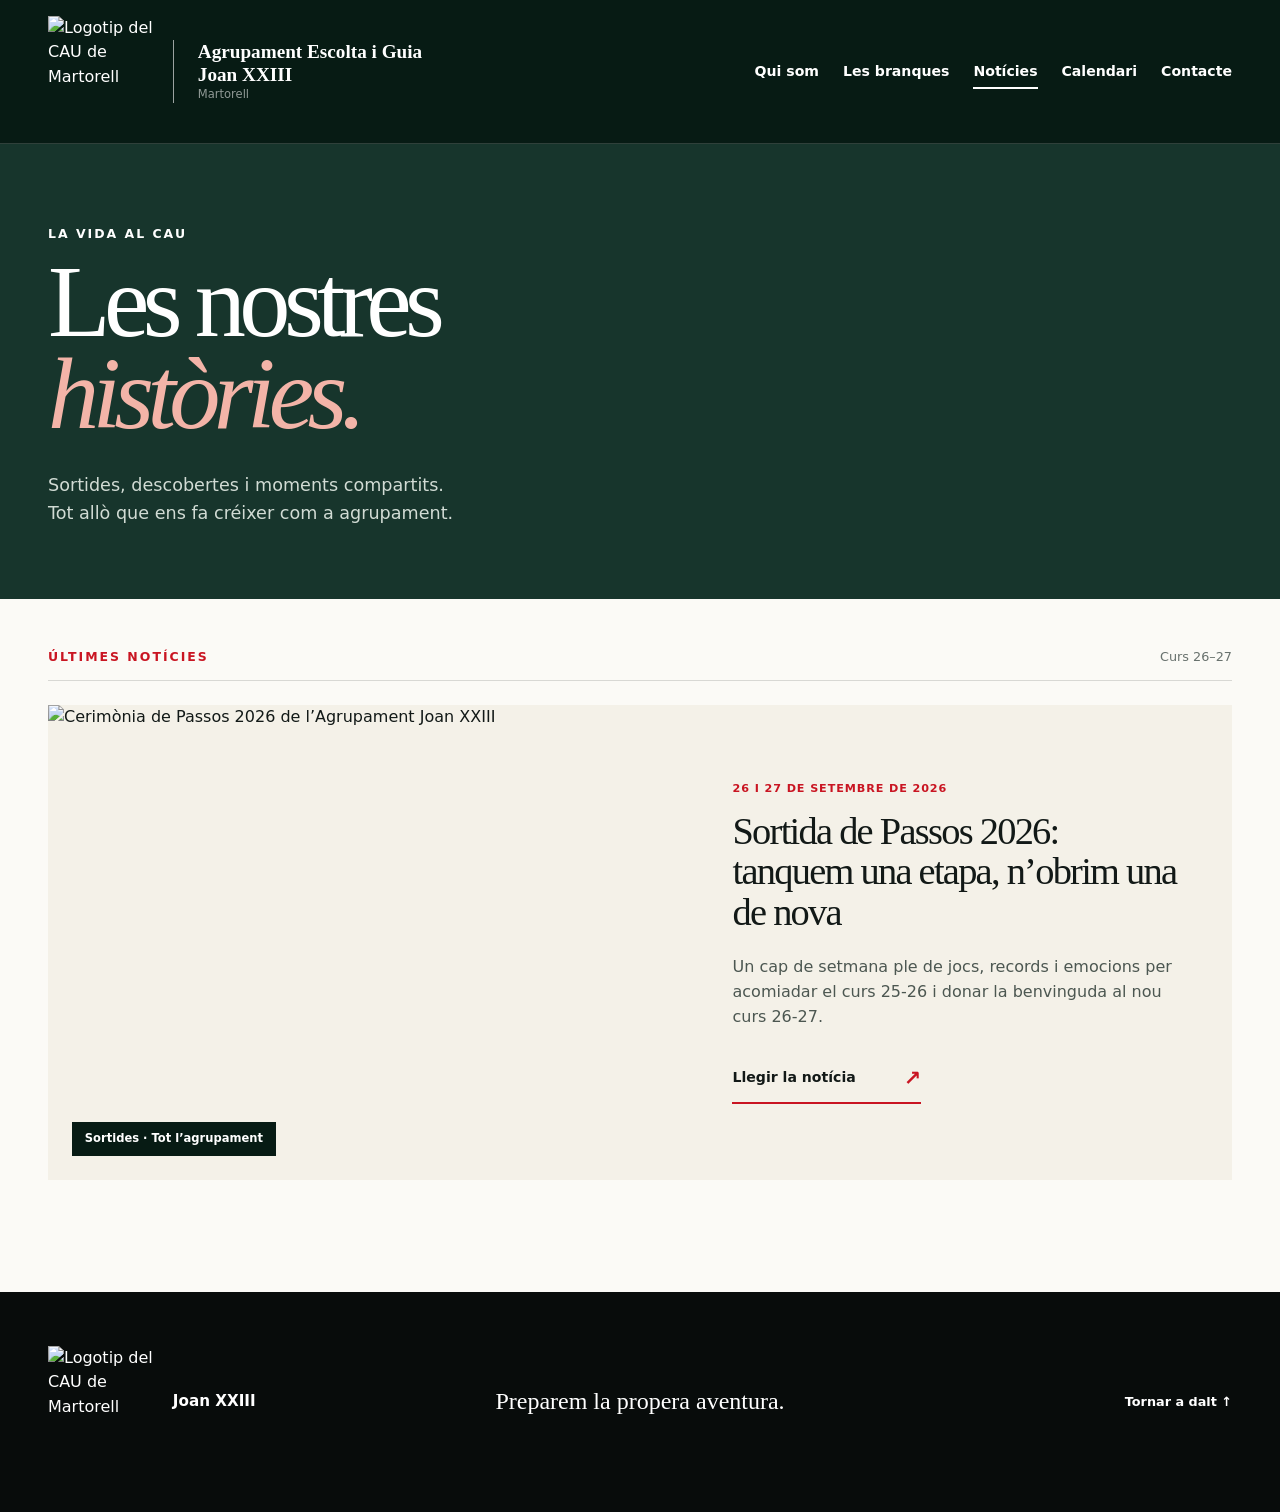
==== noticies.html @ b7d7e5de "Afegeix la web del CAU i les instruccions de publicaci" ====
<!doctype html>
<html lang="ca">
<head>
  <meta charset="utf-8">
  <meta name="viewport" content="width=device-width, initial-scale=1">
  <meta name="description" content="Les notícies del CAU de Martorell. Sortides, activitats i moments compartits de l’Agrupament Joan XXIII.">
  <title>Notícies · AEiG Joan XXIII</title>
  <link rel="icon" type="image/svg+xml" href="data:image/svg+xml,%3Csvg xmlns='http://www.w3.org/2000/svg' viewBox='0 0 64 64'%3E%3Ccircle cx='32' cy='32' r='30' fill='%23c91522'/%3E%3Cpath d='M10 32h44' stroke='white' stroke-width='10'/%3E%3Ctext x='32' y='40' text-anchor='middle' font-family='Arial' font-size='20' font-weight='700' fill='%23121917'%3EJ23%3C/text%3E%3C/svg%3E">
  <link rel="stylesheet" href="styles.css">
</head>
<body class="concept-three news-page"><header class="c3-header branches-header">
    <a class="site-brand c3-brand" href="index.html" aria-label="Inici de l'Agrupament Escolta i Guia Joan XXIII"><img class="official-logo" src="assets/logo-negatiu.png" alt="Logotip del CAU de Martorell" width="1254" height="1254"><span><strong>Agrupament Escolta i Guia Joan XXIII</strong><small>Martorell</small></span></a>
    <nav class="main-nav" aria-label="Navegació principal"><a href="qui-som.html">Qui som</a><a href="branques.html">Les branques</a><a href="noticies.html" aria-current="page">Notícies</a><a href="index.html#agenda">Calendari</a><a href="index.html#contacte">Contacte</a></nav>
  </header><main id="inici"><section class="news-intro"><p class="eyebrow">La vida al cau</p><h1>Les nostres<br><em>històries.</em></h1><p>Sortides, descobertes i moments compartits.<br>Tot allò que ens fa créixer com a agrupament.</p></section><section class="news-list" aria-label="Notícies de l’agrupament"><div class="news-list-label"><p class="eyebrow red">Últimes notícies</p><span>Curs 26–27</span></div><article class="news-feature-card"><a class="news-feature-photo" href="sortida-de-passos-2026.html" aria-label="Llegir la notícia de la Sortida de Passos 2026"><img src="assets/sortida-passos-2026.jpeg" alt="Cerimònia de Passos 2026 de l’Agrupament Joan XXIII" width="1600" height="1200"><span class="photo-label">Sortides · Tot l’agrupament</span></a><div class="news-feature-copy"><p class="eyebrow red">26 i 27 de setembre de 2026</p><h2><a href="sortida-de-passos-2026.html">Sortida de Passos 2026: tanquem una etapa, n’obrim una de nova</a></h2><p>Un cap de setmana ple de jocs, records i emocions per acomiadar el curs 25-26 i donar la benvinguda al nou curs 26-27.</p><a class="news-read" href="sortida-de-passos-2026.html">Llegir la notícia <span aria-hidden="true">↗</span></a></div></article></section></main><footer class="c3-footer"><div class="site-brand c3-brand"><img class="official-logo" src="assets/logo-negatiu.png" alt="Logotip del CAU de Martorell" width="1254" height="1254"><span><strong>Joan XXIII</strong></span></div><p>Preparem la propera aventura.</p><a href="#">Tornar a dalt ↑</a></footer></body></html>
---- styles.css ----
:root {
  --red: #c91522;
  --red-dark: #9f1019;
  --ink: #121917;
  --pine: #17352c;
  --moss: #6e8267;
  --cream: #f4f1e8;
  --paper: #fbfaf6;
  --white: #fff;
  --muted: #68716d;
  --line: rgba(18, 25, 23, .15);
  --radius: 1.25rem;
  --shadow: 0 20px 60px rgba(20, 28, 25, .12);
}

* { box-sizing: border-box; }
html { scroll-behavior: smooth; }
body { margin: 0; color: var(--ink); font-family: Inter, ui-sans-serif, system-ui, -apple-system, BlinkMacSystemFont, "Segoe UI", sans-serif; font-size: 16px; line-height: 1.55; }
a { color: inherit; text-decoration: none; }
img { max-width: 100%; display: block; }
h1, h2, h3, p { margin-top: 0; }
.eyebrow { margin: 0 0 .8rem; font-size: .78rem; font-weight: 800; letter-spacing: .16em; text-transform: uppercase; }
.eyebrow.red { color: var(--red); }
.brand-mark { position: relative; display: inline-grid; width: 3rem; height: 3rem; flex: 0 0 auto; place-items: center; overflow: hidden; border-radius: 50%; background: linear-gradient(to bottom, var(--red) 0 41%, white 41% 59%, var(--red) 59%); border: 1px solid rgba(0,0,0,.1); }
.brand-mark span { padding: .08rem .25rem; color: var(--ink); background: white; font-size: .85rem; font-weight: 900; letter-spacing: -.04em; line-height: 1; }
.brand-mark--large { width: 5.5rem; height: 5.5rem; }
.brand-mark--large span { font-size: 1.4rem; }
.site-brand { display: flex; align-items: center; gap: .8rem; }
.site-brand > span:last-child { display: grid; }
.site-brand strong { font-size: .95rem; line-height: 1.15; }
.site-brand small { color: var(--muted); font-size: .72rem; }
.main-nav { display: flex; align-items: center; gap: 1.5rem; font-size: .88rem; font-weight: 700; }
.main-nav a { position: relative; }
.main-nav a::after { position: absolute; right: 0; bottom: -.4rem; left: 0; height: 2px; content: ""; background: var(--red); transform: scaleX(0); transition: transform .2s ease; }
.main-nav a:hover::after, .main-nav a:focus-visible::after { transform: scaleX(1); }
.primary-button { display: inline-flex; min-height: 3.25rem; align-items: center; justify-content: center; gap: 1.5rem; padding: 0 1.3rem; border-radius: 999px; background: var(--red); color: white; font-size: .9rem; font-weight: 800; }
.text-link { font-size: .9rem; font-weight: 800; }
.content-wrap { width: min(1180px, calc(100% - 3rem)); margin-inline: auto; }
.sample-note { margin: .65rem 0 0; font-size: .75rem; opacity: .65; }
.photo-credit { position: absolute; right: 1rem; bottom: .75rem; z-index: 3; margin: 0; color: rgba(255,255,255,.7); font-size: .65rem; }
.forest-photo { background-image: linear-gradient(rgba(17, 37, 30, .1), rgba(17, 37, 30, .25)), url("https://upload.wikimedia.org/wikipedia/commons/thumb/7/7a/Entre_Can_Draper_i_Sant_Esteve_d%27Olzinelles_-_P1070719.jpg/960px-Entre_Can_Draper_i_Sant_Esteve_d%27Olzinelles_-_P1070719.jpg"); background-position: center; background-size: cover; }

/* Selector */
.selector-page { min-height: 100vh; background: #eef0ec; }
.selector-shell { width: min(1450px, calc(100% - 3rem)); margin: 0 auto; padding: 4.5rem 0 2.5rem; }
.selector-intro { display: flex; max-width: 900px; align-items: center; gap: 2rem; margin-bottom: 3.5rem; }
.selector-intro h1 { margin-bottom: 1rem; font-family: Georgia, serif; font-size: clamp(2.5rem, 5vw, 5rem); letter-spacing: -.055em; line-height: .95; }
.selector-lead { max-width: 720px; margin: 0; color: #4f5955; font-size: 1.05rem; }
.concept-grid { display: grid; grid-template-columns: repeat(3, 1fr); gap: 1.5rem; align-items: start; }
.concept-card { position: relative; overflow: hidden; border: 1px solid rgba(18,25,23,.1); border-radius: 1.5rem; background: white; box-shadow: 0 10px 40px rgba(30,40,35,.08); }
.concept-card--recommended { outline: 3px solid var(--red); outline-offset: 3px; }
.recommended-label { position: absolute; top: 0; right: 1.5rem; z-index: 5; padding: .45rem .8rem .5rem; border-radius: 0 0 .65rem .65rem; background: var(--red); color: white; font-size: .72rem; font-weight: 800; letter-spacing: .04em; }
.concept-preview { position: relative; display: block; height: 280px; overflow: hidden; background: #d9ddd8; }
.concept-preview iframe { width: 1440px; height: 1000px; border: 0; pointer-events: none; transform: scale(.32); transform-origin: top left; }
.concept-preview::after { position: absolute; inset: 0; content: ""; background: linear-gradient(transparent 50%, rgba(0,0,0,.16)); }
.open-chip { position: absolute; right: 1rem; bottom: 1rem; z-index: 2; padding: .65rem .9rem; border-radius: 999px; background: white; box-shadow: 0 5px 18px rgba(0,0,0,.15); font-size: .78rem; font-weight: 800; }
.concept-copy { padding: 1.6rem 1.7rem 1.8rem; }
.concept-number { color: var(--red); font-size: .72rem; font-weight: 900; letter-spacing: .15em; }
.concept-copy h2 { margin: .25rem 0 .6rem; font-size: 1.55rem; letter-spacing: -.035em; }
.concept-copy p { color: #53605a; font-size: .93rem; }
.concept-copy ul { display: grid; gap: .35rem; margin: 1rem 0 0; padding: 0; list-style: none; font-size: .82rem; font-weight: 700; }
.concept-copy li::before { margin-right: .5rem; color: var(--red); content: "—"; }
.selector-footer { max-width: 900px; margin-top: 2rem; color: #64706a; font-size: .82rem; }

/* Shared review strip */
.review-bar { position: relative; z-index: 20; display: flex; min-height: 2.8rem; align-items: center; justify-content: space-between; padding: 0 2rem; background: var(--ink); color: white; font-size: .75rem; font-weight: 700; letter-spacing: .03em; }
.review-bar nav { display: flex; align-items: center; gap: .35rem; }
.review-bar nav > * { display: grid; width: 1.8rem; height: 1.8rem; place-items: center; border-radius: 50%; }
.review-bar nav strong { background: var(--red); }
.review-bar--light { background: white; color: var(--ink); border-bottom: 1px solid var(--line); }
.review-bar--dark { background: #090e0c; color: white; border-bottom: 1px solid rgba(255,255,255,.1); }

/* Concept 1 */
.concept-one { background: var(--paper); }
.c1-header { display: flex; width: min(1280px, calc(100% - 3rem)); min-height: 6rem; align-items: center; justify-content: space-between; margin: 0 auto; }
.c1-hero { position: relative; display: grid; min-height: 78vh; align-items: end; overflow: hidden; background-image: url("https://images.unsplash.com/photo-1642703553484-5e664eaaba4d?auto=format&fit=crop&w=1800&q=85"); background-position: center; background-size: cover; color: white; }
.c1-hero-overlay { position: absolute; inset: 0; background: linear-gradient(90deg, rgba(8,18,14,.85), rgba(8,18,14,.2) 70%), linear-gradient(0deg, rgba(8,18,14,.65), transparent 55%); }
.c1-hero-content { position: relative; z-index: 2; width: min(1180px, calc(100% - 3rem)); margin: 0 auto; padding: 7rem 0 6rem; }
.c1-hero-content h1 { max-width: 790px; margin-bottom: 1.25rem; font-family: Georgia, "Times New Roman", serif; font-size: clamp(3.1rem, 7vw, 7.4rem); font-weight: 500; letter-spacing: -.06em; line-height: .92; }
.c1-hero-content > p:not(.eyebrow) { max-width: 550px; margin-bottom: 2rem; font-size: 1.1rem; }
.c1-scarf { position: absolute; top: 0; right: 8%; z-index: 2; width: 4rem; height: 58%; background: var(--red); clip-path: polygon(0 0, 100% 0, 62% 100%, 38% 100%); }
.c1-scarf span { position: absolute; top: 0; right: 1.1rem; bottom: 0; width: .7rem; background: white; }
.c1-intro { display: grid; grid-template-columns: 80px 1.05fr 1fr; gap: 3rem; padding-block: 7rem; }
.section-index { color: var(--red); font-size: .75rem; font-weight: 900; }
.c1-intro h2, .section-heading h2, .c1-calendar h2 { margin: 0; font-family: Georgia, serif; font-size: clamp(2.2rem, 4vw, 4.5rem); font-weight: 500; letter-spacing: -.055em; line-height: 1; }
.c1-intro-text { max-width: 500px; padding-top: 2rem; }
.c1-intro-text p { color: #4e5854; font-size: 1.05rem; }
.c1-history { padding: 5rem 0; background: var(--pine); color: white; }
.c1-history-grid { display: grid; grid-template-columns: .7fr 1.3fr; gap: 6rem; }
.c1-history h2 { max-width: 390px; margin: 0; font-family: Georgia, serif; font-size: 3.5rem; font-weight: 500; letter-spacing: -.05em; line-height: 1; }
.history-line { display: grid; align-items: end; grid-template-columns: repeat(3,1fr); border-bottom: 1px solid rgba(255,255,255,.25); }
.history-line div { position: relative; display: grid; gap: .3rem; padding: 0 1rem 1.5rem 0; }
.history-line div::after { position: absolute; bottom: -.35rem; left: 0; width: .7rem; height: .7rem; border: 2px solid var(--pine); border-radius: 50%; content: ""; background: var(--red); }
.history-line strong { font-family: Georgia, serif; font-size: 2.5rem; font-weight: 500; }
.history-line span { color: rgba(255,255,255,.68); font-size: .82rem; }
.c1-branches { padding-block: 7rem; }
.section-heading { display: flex; align-items: end; justify-content: space-between; gap: 3rem; margin-bottom: 3rem; }
.section-heading > p { max-width: 390px; margin: 0; color: var(--muted); }
.branch-grid { display: grid; grid-template-columns: repeat(5, 1fr); border-top: 1px solid var(--line); border-bottom: 1px solid var(--line); }
.branch-grid article { min-height: 270px; padding: 1.5rem; border-right: 1px solid var(--line); transition: background .2s, color .2s; }
.branch-grid article:last-child { border-right: 0; }
.branch-grid article:hover { background: var(--red); color: white; }
.branch-grid span { color: var(--red); font-size: .72rem; font-weight: 900; }
.branch-grid article:hover span { color: white; }
.branch-grid h3 { margin: 5rem 0 .8rem; font-family: Georgia, serif; font-size: 1.5rem; font-weight: 500; line-height: 1.05; }
.branch-grid p { color: var(--muted); font-size: .82rem; }
.branch-grid article:hover p { color: rgba(255,255,255,.78); }
.c1-calendar { padding: 6rem 0; background: var(--red); color: white; }
.calendar-grid { display: grid; grid-template-columns: .8fr 1.2fr; gap: 6rem; }
.event-list { display: grid; }
.event-list article { display: grid; grid-template-columns: 90px 1fr 30px; align-items: center; gap: 1.5rem; padding: 1.3rem 0; border-bottom: 1px solid rgba(255,255,255,.35); }
.event-list time { display: flex; align-items: baseline; gap: .4rem; font-size: .7rem; font-weight: 800; }
.event-list time strong { font-family: Georgia, serif; font-size: 2.5rem; font-weight: 500; }
.event-list span { font-size: .7rem; font-weight: 800; text-transform: uppercase; opacity: .7; }
.event-list h3 { margin: .2rem 0 0; font-size: 1.05rem; }
.c1-news { padding-block: 7rem; }
.news-grid { display: grid; grid-template-columns: 1.4fr 1fr 1fr; gap: 2rem; }
.news-grid article { padding-top: 1rem; border-top: 1px solid var(--line); }
.news-grid article:not(.news-feature) { padding: 1.5rem; background: #f0eee7; border-top-color: var(--red); }
.news-photo { min-height: 300px; margin-bottom: 1rem; }
.news-grid span { color: var(--red); font-size: .7rem; font-weight: 900; letter-spacing: .08em; text-transform: uppercase; }
.news-grid h3 { margin: .7rem 0; font-family: Georgia, serif; font-size: 1.6rem; font-weight: 500; line-height: 1.12; }
.news-grid p { color: var(--muted); font-size: .85rem; }
.site-footer { display: flex; align-items: center; justify-content: space-between; padding: 3rem max(1.5rem, calc((100% - 1180px)/2)); background: var(--ink); color: white; }
.site-footer small { color: rgba(255,255,255,.6); }
.site-footer p { margin: 0; font-family: Georgia, serif; font-size: 1.2rem; }

/* Concept 2 */
.concept-two { background: #e9ece7; }
.c2-shell { width: min(1500px, calc(100% - 2rem)); margin: 1rem auto; overflow: hidden; border-radius: 1.8rem; background: var(--paper); box-shadow: var(--shadow); }
.c2-header { display: grid; min-height: 6.5rem; align-items: center; padding: 0 2rem; grid-template-columns: 1fr auto 1fr; border-bottom: 1px solid var(--line); }
.c2-contact { justify-self: end; padding: .8rem 1rem; border: 1px solid var(--line); border-radius: 999px; font-size: .82rem; font-weight: 800; }
.c2-hero { position: relative; display: grid; min-height: 690px; grid-template-columns: 1.08fr .92fr; }
.c2-hero::before { position: absolute; top: 0; left: 0; width: 52%; height: 100%; content: ""; background-image: radial-gradient(rgba(23,53,44,.11) 1px, transparent 1px); background-size: 20px 20px; mask-image: linear-gradient(90deg, #000, transparent); }
.c2-hero-copy { position: relative; z-index: 2; align-self: center; padding: 5rem clamp(2rem,5vw,6rem); }
.c2-hero-copy h1 { max-width: 740px; margin-bottom: 1.5rem; font-size: clamp(3.5rem, 6.8vw, 7.2rem); letter-spacing: -.075em; line-height: .86; }
.c2-hero-copy > p:not(.eyebrow) { max-width: 570px; color: #52605a; font-size: 1.12rem; }
.c2-actions { display: flex; align-items: center; gap: 1.3rem; margin-top: 2rem; }
.c2-values { display: flex; gap: .5rem; margin-top: 3rem; }
.c2-values span { padding: .55rem .8rem; border: 1px solid var(--line); border-radius: 999px; font-size: .72rem; font-weight: 800; }
.c2-hero-visual { position: relative; min-height: 610px; margin: 2rem 2rem 2rem 0; }
.c2-photo { position: absolute; inset: 2.5rem 0 0 2rem; border-radius: 50% 50% 1.3rem 1.3rem; box-shadow: var(--shadow); }
.c2-map-label { position: absolute; top: 0; left: 0; z-index: 3; display: grid; padding: 1rem 1.2rem; border-radius: 1rem; background: white; box-shadow: var(--shadow); }
.c2-map-label strong { font-size: .8rem; }
.c2-map-label span { color: var(--muted); font-size: .7rem; }
.c2-sticker { position: absolute; right: -1rem; bottom: 2rem; z-index: 3; display: grid; width: 6.6rem; height: 6.6rem; place-items: center; border-radius: 50%; background: var(--red); color: white; font-size: .85rem; font-weight: 900; letter-spacing: .12em; line-height: 1.1; text-align: center; transform: rotate(8deg); }
.c2-bento { display: grid; padding: 1rem 2rem 5rem; grid-template-columns: 1.3fr .75fr 1fr; gap: 1rem; }
.bento-card { min-height: 310px; padding: 2rem; border-radius: var(--radius); background: white; border: 1px solid var(--line); }
.card-kicker { display: block; margin-bottom: 2rem; color: var(--red); font-size: .72rem; font-weight: 900; letter-spacing: .12em; text-transform: uppercase; }
.bento-about h2 { max-width: 520px; font-size: clamp(2rem, 3vw, 3.5rem); letter-spacing: -.055em; line-height: .95; }
.bento-about p { max-width: 520px; color: var(--muted); }
.bento-about a { font-size: .82rem; font-weight: 900; }
.bento-history { display: flex; flex-direction: column; background: var(--pine); color: white; }
.bento-history .card-kicker { color: rgba(255,255,255,.7); }
.bento-history strong { margin-top: auto; font-size: 6rem; letter-spacing: -.09em; line-height: .8; }
.bento-history p { max-width: 190px; margin: 1rem 0 .5rem; }
.bento-history small { color: rgba(255,255,255,.55); font-size: .65rem; }
.bento-next { display: grid; grid-template-columns: 85px 1fr 32px; align-items: end; background: var(--red); color: white; }
.bento-next .card-kicker { grid-column: 1/-1; align-self: start; color: rgba(255,255,255,.7); }
.bento-next time { display: grid; }
.bento-next time strong { font-size: 4.5rem; letter-spacing: -.08em; line-height: .85; }
.bento-next time span { font-size: .75rem; font-weight: 900; }
.bento-next h3 { margin-bottom: .3rem; font-size: 1.25rem; }
.bento-next p { margin: 0; font-size: .75rem; opacity: .7; }
.bento-next a { display: grid; width: 2rem; height: 2rem; place-items: center; border-radius: 50%; background: white; color: var(--red); }
.c2-branches, .c2-calendar-section, .c2-news { padding: 6rem clamp(2rem,5vw,6rem); }
.c2-branches { background: white; }
.c2-branches > header, .c2-news > header { display: flex; align-items: end; justify-content: space-between; gap: 3rem; margin-bottom: 3rem; }
.c2-branches h2, .c2-calendar-section h2, .c2-news h2 { margin: 0; font-size: clamp(2.5rem, 4vw, 4.7rem); letter-spacing: -.065em; line-height: .95; }
.c2-branches header > p { max-width: 400px; margin: 0; color: var(--muted); }
.c2-branch-list { display: grid; border-top: 1px solid var(--line); }
.c2-branch-list a { display: grid; align-items: center; padding: 1.2rem .5rem; grid-template-columns: 65px 1.3fr 1fr 40px; border-bottom: 1px solid var(--line); transition: padding .2s, background .2s; }
.c2-branch-list a:hover { padding-inline: 1.2rem; background: var(--cream); }
.c2-branch-list span { color: var(--red); font-size: .72rem; font-weight: 900; }
.c2-branch-list strong { font-size: 1.35rem; letter-spacing: -.03em; }
.c2-branch-list small { color: var(--muted); }
.c2-calendar-section { background: var(--pine); color: white; }
.c2-calendar-section header { margin-bottom: 3rem; }
.c2-events { display: grid; grid-template-columns: repeat(3,1fr); gap: 1rem; }
.c2-events article { display: grid; min-height: 230px; padding: 1.5rem; border: 1px solid rgba(255,255,255,.2); border-radius: var(--radius); }
.c2-events time { color: #ff9aa2; font-size: 2.3rem; font-weight: 900; letter-spacing: -.05em; }
.c2-events span { align-self: end; color: rgba(255,255,255,.6); font-size: .72rem; font-weight: 800; text-transform: uppercase; }
.c2-events h3 { margin: .35rem 0; font-size: 1.25rem; }
.c2-events b { font-size: .75rem; }
.c2-news { background: #f0f2ee; }
.c2-news-grid { display: grid; grid-template-columns: repeat(3,1fr); gap: 1rem; }
.c2-news-grid article { min-height: 320px; padding: 2rem; border-radius: var(--radius); background: white; }
.c2-news-grid .red-post { background: var(--red); color: white; transform: translateY(-1.2rem) rotate(-1deg); }
.post-type { display: inline-block; margin-bottom: 4rem; padding: .4rem .6rem; border: 1px solid currentColor; border-radius: 999px; font-size: .68rem; font-weight: 900; text-transform: uppercase; }
.c2-news-grid h3 { font-size: 1.55rem; letter-spacing: -.04em; line-height: 1.05; }
.c2-news-grid p { font-size: .85rem; opacity: .7; }
.c2-news-grid small { display: block; margin-top: 2rem; font-size: .68rem; font-weight: 800; }
.c2-footer { display: flex; align-items: center; justify-content: space-between; padding: 3rem 2rem; background: var(--ink); color: white; }
.c2-footer small { color: rgba(255,255,255,.55); }
.c2-footer p { margin: 0; font-weight: 800; }

/* Concept 3 */
.concept-three { background: #0c1210; color: white; }
.c3-header { position: absolute; top: 2.8rem; right: 0; left: 0; z-index: 10; display: grid; min-height: 6.5rem; align-items: center; padding: 0 3rem; grid-template-columns: 1fr auto 1fr; border-bottom: 1px solid rgba(255,255,255,.16); color: white; }
.c3-brand small { color: rgba(255,255,255,.55); }
.c3-header .c3-brand { min-width: 0; }
.c3-header .c3-brand > span:last-child { max-width: 18rem; }
.c3-header .c3-brand strong { font-size: .86rem; }
.c3-header .main-nav a::after { background: white; }
.c3-menu { justify-self: end; display: flex; align-items: center; gap: .7rem; font-size: .8rem; font-weight: 800; }
.c3-menu span { display: grid; width: 2.6rem; height: 2.6rem; place-items: center; border: 1px solid rgba(255,255,255,.35); border-radius: 50%; }
.c3-header .main-nav { justify-self: end; }
.c3-header .main-nav a[aria-current="page"]::after { transform: scaleX(1); }
.site-live .c3-header, .branches-page .c3-header, .about-page .c3-header { grid-template-columns: minmax(0, 1fr) auto; gap: 2rem; min-height: 9rem; background: #071b14; }
.official-logo { display: block; width: 7rem; height: 7rem; flex: 0 0 auto; object-fit: contain; padding: 0; background: transparent; border-radius: 0; filter: none; mix-blend-mode: normal; }
.c3-header .official-logo + span { max-width: 24rem; padding-left: 1.5rem; border-left: 1px solid rgba(255,255,255,.6); }
.c3-header .official-logo + span strong { font-family: Georgia, serif; font-size: 1.2rem; line-height: 1.2; }
.site-live .c3-bg { top: 9rem; background-image: linear-gradient(180deg,rgba(5,10,8,.52) 0%,rgba(5,10,8,.24) 44%,rgba(5,10,8,.04) 72%), url("assets/cau-grup-portada.png"); filter: none; background-position: center 65%; }
.site-live .c3-bg::after { background: linear-gradient(0deg,rgba(8,13,11,.25),transparent 45%); }
.site-live .c3-hero-main { padding-top: clamp(13rem,26vh,18rem); padding-bottom: 13rem; }
.site-live .c3-hero-main h1 { font-size: clamp(4rem,8.5vw,9rem); line-height: .95; letter-spacing: -.055em; }
.site-live .c3-side-note { display: none; }
.c3-hero { position: relative; min-height: calc(100vh - 2.8rem); overflow: hidden; }
.c3-bg { position: absolute; inset: 0; background-image: linear-gradient(90deg, rgba(5,10,8,.94) 0%, rgba(5,10,8,.62) 56%, rgba(5,10,8,.2)), url("https://images.unsplash.com/photo-1642703553484-5e664eaaba4d?auto=format&fit=crop&w=1900&q=85"); background-position: center; background-size: cover; filter: saturate(.65) contrast(1.08); }
.c3-bg::after { position: absolute; inset: 0; content: ""; background: linear-gradient(0deg, rgba(8,13,11,.8), transparent 45%); }
.c3-grain { position: absolute; inset: 0; opacity: .2; background-image: radial-gradient(rgba(255,255,255,.22) .5px, transparent .5px); background-size: 6px 6px; }
.c3-hero-main { position: relative; z-index: 2; width: min(1300px, calc(100% - 6rem)); margin: 0 auto; padding-top: clamp(13rem, 25vh, 18rem); }
.c3-hero-main h1 { max-width: 1050px; margin-bottom: 3rem; font-family: Georgia, serif; font-size: clamp(4rem, 9.4vw, 10rem); font-weight: 500; letter-spacing: -.08em; line-height: .78; }
.c3-hero-main h1 em { color: var(--red); font-weight: 500; }
.c3-hero-main > p:not(.eyebrow) { max-width: 560px; color: rgba(255,255,255,.78); font-size: 1.2rem; line-height: 1.6; }
.c3-round-link { position: absolute; right: 5%; bottom: -2.5rem; display: grid; width: 9rem; height: 9rem; place-items: center; border-radius: 50%; background: var(--red); color: white; text-align: center; transform: rotate(-8deg); }
.c3-round-link span { font-size: .8rem; font-weight: 900; line-height: 1.2; }
.c3-round-link b { position: absolute; right: 2rem; bottom: 1.3rem; }
@media (min-width: 761px) {
  .site-live .c3-round-link { bottom: 6rem; }
}
.c3-side-note { position: absolute; right: 3rem; bottom: 4rem; z-index: 2; display: grid; width: 170px; grid-template-columns: auto 1fr; gap: .2rem .8rem; }
.c3-side-note strong { font-family: Georgia, serif; font-size: 4rem; font-weight: 500; line-height: .8; }
.c3-side-note span { align-self: center; font-size: .75rem; font-weight: 900; line-height: 1.15; text-transform: uppercase; }
.c3-side-note small { grid-column: 1/-1; color: rgba(255,255,255,.45); font-size: .6rem; }
.c3-manifest { padding: 9rem max(3rem, calc((100% - 1300px)/2)); background: var(--cream); color: var(--ink); }
.manifest-kicker { color: var(--red); font-size: .78rem; font-weight: 900; letter-spacing: .14em; text-transform: uppercase; }
.c3-manifest h2 { max-width: 1250px; margin: 2rem 0 4rem; font-family: Georgia, serif; font-size: clamp(2.8rem, 5.3vw, 6rem); font-weight: 500; letter-spacing: -.06em; line-height: .98; }
.manifest-bottom { display: flex; align-items: center; justify-content: space-between; padding-top: 1.5rem; border-top: 1px solid var(--line); }
.manifest-bottom p { margin: 0; font-weight: 800; }
.manifest-bottom a { font-size: .8rem; font-weight: 900; }
.about-link { display: inline-flex; align-items: center; gap: .65rem; padding-bottom: .4rem; border-bottom: 1px solid var(--red); }
.about-link span { color: var(--red); font-size: 1rem; }
.c3-branches { padding: 8rem max(3rem, calc((100% - 1300px)/2)); background: #111a17; }
.c3-branches > header { display: flex; align-items: end; justify-content: space-between; margin-bottom: 5rem; }
.c3-branches h2, .c3-agenda h2, .c3-news h2 { margin: 0; font-family: Georgia, serif; font-size: clamp(3.5rem, 6vw, 7rem); font-weight: 500; letter-spacing: -.07em; line-height: .88; }
.patch-grid { display: grid; grid-template-columns: repeat(5,1fr); gap: 1rem; }
.patch-grid a { display: grid; min-height: 310px; justify-items: center; align-content: center; gap: 1.3rem; padding: 1.5rem; border: 1px solid rgba(255,255,255,.12); border-radius: 50% 50% 1rem 1rem; text-align: center; transition: background .2s, transform .2s; }
.patch-grid a:hover { background: var(--red); transform: translateY(-8px); }
.patch { display: grid; width: 7rem; height: 7rem; place-items: center; border: .7rem solid #f1eee2; border-radius: 50%; background: var(--red); box-shadow: inset 0 0 0 3px var(--ink); font-family: Georgia, serif; font-size: 1.6rem; font-style: italic; }
.patch-1 { background: #e87918; }
.patch-2 { background: #f2c84b; color: #151a18; }
.patch-3 { background: #286fa8; }
.patch-4 { background: #c91522; }
.patch-5 { background: #3f7f4f; }
.patch-grid strong { font-size: 1rem; line-height: 1.15; }
.patch-grid small { color: rgba(255,255,255,.55); font-size: .68rem; font-weight: 900; letter-spacing: .12em; text-transform: uppercase; }
.c3-agenda { display: grid; padding: 8rem max(3rem, calc((100% - 1300px)/2)); grid-template-columns: .7fr 1.3fr; gap: 6rem; background: white; color: var(--ink); }
.c3-agenda-list { display: grid; }
.agenda-intro { margin: 2rem 0; color: var(--muted); font-size: 1.08rem; }
.agenda-links { display: grid; gap: 1.2rem; justify-items: start; margin-top: 1.75rem; }
.agenda-links a { padding-bottom: .35rem; border-bottom: 1px solid var(--red); font-size: .95rem; font-weight: 700; }
.agenda-calendar { min-width: 0; }
.agenda-calendar iframe { display: block; width: 100%; height: 580px; border: 1px solid var(--line); border-radius: .8rem; background: white; }
.agenda-fallback { margin-top: 1rem; color: var(--muted); font-size: .875rem; }
.agenda-fallback a { color: var(--ink); text-decoration: underline; }
.c3-agenda-list article { display: grid; align-items: center; padding: 1.5rem 0; grid-template-columns: 90px 1fr 50px; gap: 1.5rem; border-bottom: 1px solid var(--line); }
.c3-agenda-list time { display: grid; }
.c3-agenda-list time b { font-family: Georgia, serif; font-size: 3.5rem; font-weight: 500; line-height: .8; }
.c3-agenda-list time span { color: var(--red); font-size: .7rem; font-weight: 900; }
.c3-agenda-list small { color: var(--muted); font-size: .7rem; font-weight: 800; text-transform: uppercase; }
.c3-agenda-list h3 { margin: .25rem 0 0; font-size: 1.2rem; }
.c3-agenda-list a { display: grid; width: 2.8rem; height: 2.8rem; place-items: center; border: 1px solid var(--line); border-radius: 50%; }
.c3-news { padding: 8rem max(3rem, calc((100% - 1300px)/2)); background: var(--red); }
.c3-news > header { margin-bottom: 4rem; }
.c3-stories { border-top: 1px solid rgba(255,255,255,.3); }
.c3-stories article { display: grid; padding: 2rem 0; grid-template-columns: 100px 1fr; border-bottom: 1px solid rgba(255,255,255,.3); }
.c3-stories article > div:last-child { display: grid; grid-template-columns: 150px 1fr auto; align-items: center; gap: 2rem; }
.c3-stories span { font-size: .7rem; font-weight: 900; letter-spacing: .12em; }
.c3-stories h3 { max-width: 760px; margin: 0; font-family: Georgia, serif; font-size: 2rem; font-weight: 500; line-height: 1.05; }
.c3-stories p { grid-column: 2; max-width: 650px; margin: .7rem 0 0; color: rgba(255,255,255,.72); }
.c3-stories a { font-size: .8rem; font-weight: 900; }
.story-number { color: rgba(255,255,255,.45); font-family: Georgia, serif; font-size: 1.5rem; }
.contact-section { display: grid; min-height: 720px; padding: 7rem max(3rem, calc((100% - 1300px)/2)); grid-template-columns: 1fr 1fr; gap: clamp(3rem,6vw,7rem); background: var(--paper); color: var(--ink); }
.contact-map { min-height: 560px; overflow: hidden; border-radius: var(--radius); background: #dce3dd; box-shadow: var(--shadow); }
.contact-map iframe { width: 100%; height: 100%; min-height: 560px; border: 0; }
.contact-content { align-self: center; }
.contact-content h2 { max-width: 620px; margin: 0 0 3.5rem; font-family: Georgia, serif; font-size: clamp(3.5rem,6vw,6.5rem); font-weight: 500; letter-spacing: -.07em; line-height: .88; }
.contact-grid { display: grid; grid-template-columns: 1fr 1fr; gap: 2.5rem 3rem; }
.contact-grid article { padding-top: 1rem; border-top: 1px solid var(--line); }
.contact-grid h3 { margin: 0 0 1rem; font-size: .78rem; letter-spacing: .12em; text-transform: uppercase; }
.contact-grid p { margin: 0 0 .65rem; color: #4b5652; font-size: 1rem; line-height: 1.65; }
.contact-grid a { padding-bottom: .2rem; border-bottom: 1px solid rgba(201,21,34,.4); font-size: .86rem; font-weight: 800; }
.contact-join { display: flex; align-items: center; justify-content: space-between; gap: 2rem; margin-top: 3.5rem; padding: 1.5rem 0; border-top: 1px solid var(--line); border-bottom: 1px solid var(--line); }
.contact-join p { margin: 0; font-family: Georgia, serif; font-size: 1.35rem; }
.contact-join a { flex: 0 0 auto; padding: .9rem 1.2rem; border-radius: 999px; background: var(--red); color: white; font-size: .82rem; font-weight: 900; }
.c3-footer { display: grid; min-height: 220px; align-items: center; padding: 3rem max(3rem, calc((100% - 1300px)/2)); grid-template-columns: 1fr auto 1fr; background: #080c0b; }
.c3-footer p { margin: 0; font-family: Georgia, serif; font-size: 1.5rem; }
.c3-footer > a { justify-self: end; font-size: .8rem; font-weight: 800; }

/* Live site and branch detail page */
.site-live .c3-header { top: 0; }
.site-live .c3-hero { min-height: 100vh; }
.content-pending { color: var(--muted); font-size: .78rem; font-weight: 800; }
.section-link { padding-bottom: .35rem; border-bottom: 1px solid rgba(255,255,255,.35); font-size: .8rem; font-weight: 900; }
.event-arrow { display: grid; width: 2.8rem; height: 2.8rem; place-items: center; border: 1px solid var(--line); border-radius: 50%; }
.story-link { justify-self: end; font-size: .8rem; font-weight: 900; }

.branches-page { background: var(--cream); color: var(--ink); }
.branches-header { top: 0; background: rgba(8,12,11,.93); backdrop-filter: blur(12px); }
.branches-hero { min-height: 680px; padding: 15rem max(3rem, calc((100% - 1300px)/2)) 6rem; background: radial-gradient(circle at 82% 28%, rgba(201,21,34,.42), transparent 28%), linear-gradient(135deg, #0a100e 0%, #14251f 60%, #0b100e 100%); color: white; }
.branches-hero h1 { max-width: 1080px; margin: 0 0 2rem; font-family: Georgia, serif; font-size: clamp(4rem, 8vw, 8.5rem); font-weight: 500; letter-spacing: -.075em; line-height: .82; }
.branches-hero h1 em { color: var(--red); font-weight: 500; }
.branches-hero > p:last-child { max-width: 900px; margin: 0; color: rgba(255,255,255,.76); font-size: 1.08rem; line-height: 1.75; }
.branch-jump { position: sticky; top: 0; z-index: 8; display: grid; padding: 0 max(3rem, calc((100% - 1300px)/2)); grid-template-columns: repeat(5,1fr); background: white; border-bottom: 1px solid var(--line); box-shadow: 0 8px 26px rgba(18,25,23,.06); }
.branch-jump a { display: flex; min-height: 4.5rem; align-items: center; justify-content: center; gap: .6rem; padding: .8rem; border-right: 1px solid var(--line); font-size: .73rem; font-weight: 850; text-align: center; }
.branch-jump a:first-child { border-left: 1px solid var(--line); }
.branch-jump a:hover, .branch-jump a:focus-visible { background: var(--cream); }
.jump-dot { width: .75rem; height: .75rem; flex: 0 0 auto; border-radius: 50%; background: var(--red); }
.branch-detail { --branch-tint: rgba(201,21,34,.08); display: grid; padding: 8rem max(3rem, calc((100% - 1180px)/2)); grid-template-columns: .55fr 1.45fr; gap: clamp(3rem,8vw,9rem); scroll-margin-top: 4.5rem; background: linear-gradient(90deg, var(--branch-tint), transparent 48%); border-bottom: 1px solid var(--line); }
.branch-detail:nth-of-type(even) { background: var(--paper); }
.branch-detail--llops { --branch-tint: rgba(242,200,75,.16); }
.branch-detail--rangers { --branch-tint: rgba(40,111,168,.13); }
.branch-detail--pioners { --branch-tint: rgba(201,21,34,.1); }
.branch-detail--truc { --branch-tint: rgba(63,127,79,.13); }
.branch-badge { display: grid; align-content: start; justify-items: center; gap: 1.2rem; }
.branch-badge .patch { width: clamp(9rem,16vw,13rem); height: clamp(9rem,16vw,13rem); border-width: 1rem; font-size: clamp(2rem,4vw,3.2rem); }
.branch-badge small { color: var(--muted); font-size: .78rem; font-weight: 900; letter-spacing: .12em; text-transform: uppercase; }
.branch-copy { max-width: 720px; }
.branch-copy h2 { margin: 0 0 2rem; font-family: Georgia, serif; font-size: clamp(3rem,5vw,5.4rem); font-weight: 500; letter-spacing: -.065em; line-height: .9; }
.branch-copy > p:not(.eyebrow) { color: #404b47; font-size: 1.04rem; line-height: 1.75; }
.branch-copy > p:not(.eyebrow):first-of-type { color: var(--ink); font-size: 1.2rem; }
.branch-copy .branch-team { margin-top: 2.2rem; padding: 1.35rem 1.5rem; border-left: 4px solid var(--red); background: rgba(201,21,34,.06); color: var(--ink); }
.council-section { display: grid; padding: 7rem max(3rem, calc((100% - 1180px)/2)); grid-template-columns: .55fr 1.45fr; gap: clamp(3rem,8vw,9rem); background: #111a17; color: white; }
.council-section h2 { max-width: 760px; margin: 0 0 1.5rem; font-family: Georgia, serif; font-size: clamp(3rem,5vw,5.5rem); font-weight: 500; letter-spacing: -.06em; line-height: .92; }
.council-section p:last-child { max-width: 650px; margin: 0; color: rgba(255,255,255,.72); font-size: 1.08rem; line-height: 1.7; }
.council-section figure { grid-column: 1/-1; margin: 1rem 0 0; overflow: hidden; border-radius: var(--radius); box-shadow: 0 24px 60px rgba(0,0,0,.3); }
.council-section figure img { width: 100%; height: auto; }
.branches-closing { padding: 8rem max(3rem, calc((100% - 1300px)/2)); background: var(--red); color: white; }
.branches-closing h2 { max-width: 1100px; margin: 1rem 0 3rem; font-family: Georgia, serif; font-size: clamp(3rem,6vw,6rem); font-weight: 500; letter-spacing: -.06em; line-height: .95; }
.branches-closing a { display: inline-block; padding-bottom: .35rem; border-bottom: 1px solid rgba(255,255,255,.55); font-size: .85rem; font-weight: 900; }

/* Qui som */
.about-page { background: var(--cream); color: var(--ink); }
.about-hero { min-height: 680px; padding: 15rem max(3rem, calc((100% - 1300px)/2)) 6rem; background: radial-gradient(circle at 78% 28%, rgba(201,21,34,.46), transparent 26%), linear-gradient(135deg, #0a100e 0%, #14251f 62%, #0b100e 100%); color: white; }
.about-hero h1 { max-width: 1080px; margin: 0 0 2rem; font-family: Georgia, serif; font-size: clamp(4.5rem, 9vw, 9rem); font-weight: 500; letter-spacing: -.075em; line-height: .82; }
.about-hero h1 em { color: var(--red); font-weight: 500; }
.about-hero > p:last-child { max-width: 680px; margin: 0; color: rgba(255,255,255,.76); font-size: 1.2rem; line-height: 1.65; }
.about-intro { display: grid; padding: 8rem max(3rem, calc((100% - 1180px)/2)); grid-template-columns: .55fr 1.45fr; gap: clamp(3rem,8vw,9rem); background: var(--paper); }
.about-year { color: var(--red); font-family: Georgia, serif; font-size: clamp(5rem,11vw,10rem); line-height: .75; }
.about-year small { display: block; margin-top: 1.5rem; color: var(--muted); font-family: Inter, ui-sans-serif, system-ui, sans-serif; font-size: .78rem; font-weight: 900; letter-spacing: .14em; line-height: 1.4; text-transform: uppercase; }
.about-copy { max-width: 760px; }
.about-copy h2, .about-community h2, .about-week h2 { margin: 0 0 2rem; font-family: Georgia, serif; font-size: clamp(3rem,5vw,5.5rem); font-weight: 500; letter-spacing: -.06em; line-height: .92; }
.about-copy p, .about-community p, .about-week p { color: #404b47; font-size: 1.08rem; line-height: 1.8; }
.about-copy p:first-of-type { color: var(--ink); font-size: 1.25rem; }
.scarf-note { display: grid; margin-top: 3.5rem; padding: 1.5rem; grid-template-columns: 1.15fr .85fr; align-items: stretch; gap: 1.5rem; background: var(--ink); color: white; border-radius: var(--radius); }
.scarf-note figure { min-height: 280px; margin: 0; overflow: hidden; border-radius: .8rem; background: #fff; }
.scarf-note figure img { width: 100%; height: 100%; object-fit: contain; }
.scarf-note p { align-self: center; margin: 0; padding: 1.5rem; color: #fff !important; font-family: Georgia, serif; font-size: clamp(1.45rem,2.4vw,2.15rem); line-height: 1.3; }
.about-community { display: grid; padding: 8rem max(3rem, calc((100% - 1180px)/2)); grid-template-columns: 1.05fr .95fr; gap: clamp(3rem,8vw,8rem); }
.about-stats { display: grid; grid-template-columns: 1fr 1fr; gap: 1rem; align-content: start; }
.about-stats article { min-height: 210px; padding: 2rem; background: var(--red); color: white; border-radius: var(--radius); }
.about-stats strong { display: block; font-family: Georgia, serif; font-size: clamp(4rem,7vw,6rem); font-weight: 500; letter-spacing: -.06em; line-height: .9; }
.about-stats span { display: block; max-width: 12rem; margin-top: 1rem; font-size: .85rem; font-weight: 900; line-height: 1.35; text-transform: uppercase; }
.about-belong { padding: 6rem max(3rem, calc((100% - 1180px)/2)); background: #111a17; color: white; }
.about-belong-inner { display: grid; grid-template-columns: .7fr 1.3fr; gap: clamp(3rem,8vw,9rem); }
.about-belong h2 { margin: 0; font-family: Georgia, serif; font-size: clamp(2.8rem,5vw,5rem); font-weight: 500; letter-spacing: -.06em; line-height: .95; }
.about-belong p { max-width: 700px; color: rgba(255,255,255,.75); font-size: 1.08rem; line-height: 1.8; }
.about-belong a { display: inline-block; margin-top: .75rem; padding-bottom: .35rem; border-bottom: 1px solid var(--red); color: white; font-size: .88rem; font-weight: 900; }
.about-week { padding: 8rem max(3rem, calc((100% - 1180px)/2)); background: var(--paper); }
.about-week-grid { display: grid; grid-template-columns: .8fr 1.2fr; gap: clamp(3rem,8vw,9rem); }
.about-schedule { margin-top: 3rem; padding: 2rem 0; border-top: 1px solid var(--line); border-bottom: 1px solid var(--line); color: var(--red); font-size: 1.1rem; font-weight: 900; }
.branches-page .c3-footer, .about-page .c3-footer { color: #fff; }
.branches-page .c3-footer strong, .branches-page .c3-footer p, .branches-page .c3-footer a,
.about-page .c3-footer strong, .about-page .c3-footer p, .about-page .c3-footer a { color: #fff; }

/* Propostes del foulard */
.mockups-page { min-height: 100vh; background: var(--cream); color: var(--ink); }
.foulard-mockups { width: min(1180px, calc(100% - 3rem)); margin: 0 auto; padding: 13rem 0 7rem; }
.foulard-mockups__intro { max-width: 920px; margin-bottom: 5rem; }
.foulard-mockups__intro h1 { margin: 0 0 1.5rem; font-family: Georgia, serif; font-size: clamp(3.5rem,7vw,7rem); font-weight: 500; letter-spacing: -.07em; line-height: .9; }
.foulard-mockups__intro > p:last-child { max-width: 700px; color: #4b5652; font-size: 1.08rem; }
.foulard-option { margin-top: 5rem; }
.foulard-option__label { display: flex; align-items: center; gap: 1.25rem; margin-bottom: 1.25rem; }
.foulard-option__label > span { color: var(--red); font-family: Georgia, serif; font-size: 2.5rem; line-height: 1; }
.foulard-option__label div { display: grid; }
.foulard-option__label strong { font-size: 1.05rem; }
.foulard-option__label small { color: var(--muted); font-size: .78rem; }
.scarf-mockup { overflow: hidden; border-radius: var(--radius); background: var(--ink); color: #fff; box-shadow: var(--shadow); }
.scarf-mockup figure { margin: 0; overflow: hidden; background: #fff; }
.scarf-mockup img { width: 100%; height: 100%; object-fit: contain; }
.scarf-mockup p { margin: 0; color: #fff; font-family: Georgia, serif; font-size: clamp(1.5rem,2.8vw,2.5rem); line-height: 1.25; }
.scarf-mockup--split { display: grid; min-height: 420px; grid-template-columns: 1.15fr .85fr; }
.scarf-mockup--split figure { margin: 1.5rem 0 1.5rem 1.5rem; border-radius: .8rem; }
.scarf-mockup--split p { align-self: center; padding: 3rem; }
.scarf-mockup--stacked figure { height: 420px; }
.scarf-mockup--stacked p { max-width: 900px; padding: 2.5rem 3rem 3rem; }
.mockups-back { display: inline-block; margin-top: 5rem; padding-bottom: .35rem; border-bottom: 1px solid var(--red); font-size: .88rem; font-weight: 900; }

@media (max-width: 1050px) {
  .concept-grid { grid-template-columns: 1fr; }
  .concept-card { display: grid; grid-template-columns: 1.1fr .9fr; }
  .concept-preview { height: 320px; }
  .concept-preview iframe { transform: scale(.36); }
  .recommended-label { right: auto; left: 1rem; }
  .main-nav { display: none; }
  .c3-header .main-nav { display: flex; gap: 1rem; }
  .c2-header, .c3-header { grid-template-columns: 1fr auto; }
  .c2-hero { grid-template-columns: 1fr; }
  .c2-hero-visual { min-height: 520px; margin-left: 2rem; }
  .c2-bento { grid-template-columns: 1fr 1fr; }
  .bento-about { grid-column: 1/-1; }
  .patch-grid { grid-template-columns: repeat(3,1fr); }
  .c3-agenda { grid-template-columns: 1fr; gap: 3rem; }
  .c3-side-note { display: none; }
}

@media (max-width: 760px) {
  .selector-shell { width: min(100% - 1.5rem, 600px); padding-top: 2.2rem; }
  .selector-intro { align-items: flex-start; flex-direction: column; gap: 1rem; }
  .brand-mark--large { width: 4rem; height: 4rem; }
  .concept-card { display: block; }
  .concept-preview { height: 235px; }
  .concept-preview iframe { transform: scale(.25); }
  .review-bar { padding-inline: 1rem; }
  .content-wrap { width: min(100% - 2rem, 650px); }
  .c1-header { width: calc(100% - 2rem); min-height: 5rem; }
  .c1-hero { min-height: 700px; }
  .c1-hero-content { width: calc(100% - 2rem); padding: 5rem 0 4rem; }
  .c1-hero-content h1 { font-size: 3.6rem; }
  .c1-scarf { right: 1.5rem; width: 2.5rem; height: 32%; }
  .c1-scarf span { right: .7rem; width: .45rem; }
  .c1-intro, .c1-history-grid, .calendar-grid { grid-template-columns: 1fr; gap: 2rem; padding-block: 4.5rem; }
  .section-index { display: none; }
  .history-line { grid-template-columns: 1fr; gap: 1.5rem; border: 0; }
  .history-line div { border-bottom: 1px solid rgba(255,255,255,.25); }
  .section-heading, .c2-branches > header, .c2-news > header { align-items: flex-start; flex-direction: column; gap: 1rem; }
  .branch-grid { grid-template-columns: 1fr; }
  .branch-grid article { min-height: auto; border-right: 0; border-bottom: 1px solid var(--line); }
  .branch-grid h3 { margin-top: 1.5rem; }
  .news-grid, .c2-news-grid { grid-template-columns: 1fr; }
  .site-footer, .c2-footer { align-items: flex-start; flex-direction: column; gap: 2rem; }
  .c2-shell { width: 100%; margin: 0; border-radius: 0; }
  .c2-header { min-height: 5.2rem; padding-inline: 1rem; }
  .c2-header .site-brand small { display: none; }
  .c2-contact { padding: .65rem .8rem; }
  .c2-hero { min-height: auto; }
  .c2-hero-copy { padding: 5rem 1.2rem 2rem; }
  .c2-hero-copy h1 { font-size: 3.65rem; }
  .c2-actions, .c2-values { align-items: flex-start; flex-direction: column; }
  .c2-hero-visual { min-height: 430px; margin: 0 1rem 2rem; }
  .c2-photo { inset: 2.5rem 0 0; }
  .c2-bento { padding: 1rem 1rem 4rem; grid-template-columns: 1fr; }
  .bento-about { grid-column: auto; }
  .c2-branches, .c2-calendar-section, .c2-news { padding: 4.5rem 1rem; }
  .c2-branch-list a { grid-template-columns: 40px 1fr 30px; }
  .c2-branch-list small { display: none; }
  .c2-events { grid-template-columns: 1fr; }
  .c2-news-grid .red-post { transform: none; }
  .c3-header { top: 2.8rem; min-height: 5.2rem; padding-inline: 1rem; }
  .site-live .c3-header, .branches-header { top: 0; }
  .c3-header .site-brand small { display: none; }
  .c3-header .c3-brand { gap: .55rem; }
  .c3-header .c3-brand > span:last-child { max-width: 12rem; }
  .c3-header .c3-brand strong { font-size: .72rem; }
  .c3-header .main-nav { gap: .75rem; font-size: .72rem; white-space: nowrap; }
  .c3-hero { min-height: 760px; }
  .c3-hero-main { width: calc(100% - 2rem); padding-top: 13rem; padding-bottom: 5rem; }
  .c3-hero-main h1 { font-size: 4.7rem; }
  .c3-hero-main > p:not(.eyebrow) { max-width: calc(100% - 1rem); font-size: 1.1rem; }
  .c3-round-link { position: relative; right: auto; bottom: auto; width: 8rem; height: 8rem; margin: 2.5rem 1rem 0 auto; }
  .c3-manifest, .c3-branches, .c3-agenda, .c3-news { padding: 5rem 1rem; }
  .c3-manifest h2 { font-size: 3rem; }
  .manifest-bottom { align-items: flex-start; flex-direction: column; gap: 1.5rem; }
  .patch-grid { grid-template-columns: 1fr 1fr; }
  .patch-grid a { min-height: 245px; }
  .patch { width: 5.5rem; height: 5.5rem; }
  .c3-stories article { grid-template-columns: 50px 1fr; }
  .c3-stories article > div:last-child { grid-template-columns: 1fr; gap: .6rem; }
  .c3-stories p { grid-column: auto; }
  .contact-section { min-height: 0; padding: 5rem 1rem; grid-template-columns: 1fr; gap: 3rem; }
  .contact-map, .contact-map iframe { min-height: 380px; }
  .contact-content h2 { margin-bottom: 2.5rem; font-size: 3.6rem; }
  .contact-grid { grid-template-columns: 1fr; gap: 1.5rem; }
  .contact-join { align-items: flex-start; flex-direction: column; }
  .c3-footer { grid-template-columns: 1fr; gap: 2rem; }
  .c3-footer > a { justify-self: start; }
  .photo-credit { max-width: 230px; }
  .c3-branches > header { align-items: flex-start; flex-direction: column; gap: 1.5rem; margin-bottom: 3rem; }
  .branch-jump { position: static; padding: .6rem 1rem; grid-template-columns: 1fr 1fr; }
  .branch-jump a { min-height: 3.5rem; justify-content: flex-start; border: 0; border-bottom: 1px solid var(--line); text-align: left; }
  .branches-hero { min-height: 630px; padding: 12rem 1rem 4rem; }
  .branches-hero h1 { font-size: 4rem; }
  .branch-detail { padding: 5rem 1rem; grid-template-columns: 1fr; gap: 3rem; scroll-margin-top: 0; }
  .branch-badge { justify-items: start; }
  .branch-badge .patch { width: 7rem; height: 7rem; border-width: .7rem; font-size: 1.7rem; }
  .branch-copy h2 { font-size: 3.1rem; }
  .branch-copy > p:not(.eyebrow) { font-size: 1rem; }
  .council-section { padding: 5rem 1rem; grid-template-columns: 1fr; gap: 2rem; }
  .branches-closing { padding: 5rem 1rem; }
  .about-hero { min-height: 620px; padding: 12rem 1rem 4rem; }
  .about-hero h1 { font-size: 4.2rem; }
  .about-hero > p:last-child { font-size: 1.08rem; }
  .about-intro, .about-community, .about-belong-inner, .about-week-grid { grid-template-columns: 1fr; }
  .about-intro, .about-community, .about-week { padding: 5rem 1rem; }
  .about-belong { padding: 5rem 1rem; }
  .about-year { font-size: 6rem; }
  .about-stats article { min-height: 170px; padding: 1.4rem; }
  .about-stats strong { font-size: 4rem; }
  .scarf-note { padding: 1rem; grid-template-columns: 1fr; }
  .scarf-note figure { min-height: 240px; }
  .scarf-note p { padding: 1rem .5rem; }
  .foulard-mockups { width: calc(100% - 2rem); padding: 10rem 0 5rem; }
  .foulard-mockups__intro { margin-bottom: 3rem; }
  .scarf-mockup--split { grid-template-columns: 1fr; }
  .scarf-mockup--split figure { height: 260px; margin: 1rem 1rem 0; }
  .scarf-mockup--split p { padding: 2rem; }
  .scarf-mockup--stacked figure { height: 280px; }
  .scarf-mockup--stacked p { padding: 2rem; }
}

@media (prefers-reduced-motion: reduce) {
  html { scroll-behavior: auto; }
  * { transition: none !important; }
}

@media (max-width: 520px) {
  .c3-header .c3-brand > span:last-child { display: none; }
  .c3-header .main-nav { gap: .55rem; font-size: .68rem; }
}
@media (max-width: 1050px) {
  .c3-header .official-logo + span { padding-left: .8rem; }
  .c3-header .official-logo + span strong { font-size: .95rem; }
}
@media (max-width: 760px) {
  .site-live .c3-header, .branches-page .c3-header, .about-page .c3-header { min-height: 7rem; gap: .7rem; }
  .official-logo { width: 5rem; height: 5rem; }
  .c3-header .official-logo + span { display: none; }
  .site-live .c3-bg { top: 7rem; background-position: 50% 65%; }
  .site-live .c3-hero-main { padding-top: 12rem; padding-bottom: 5rem; }
  .site-live .c3-hero-main h1 { font-size: clamp(3.5rem,12vw,5.5rem); }
}

.contact-notice { margin: -1rem 0 2rem; padding: 1.1rem 1.25rem; border-left: 3px solid var(--red); background: rgba(210, 38, 48, .08); border-radius: 0 .5rem .5rem 0; }
.contact-notice strong { display: block; margin-bottom: .45rem; }
.contact-notice p { margin: 0; line-height: 1.6; }
/* Notícies de l’agrupament */
.news-page { background: var(--paper); }
.news-page .c3-header { top: 0; min-height: 9rem; grid-template-columns: minmax(0,1fr) auto; gap: 2rem; background: #071b14; }
.news-page .c3-footer { color: white; }
.news-home, .news-list { padding: 7rem max(3rem,calc((100% - 1300px)/2)); background: var(--paper); }
.news-section-heading { display: flex; justify-content: space-between; align-items: end; gap: 2rem; margin-bottom: 3rem; }
.news-section-heading h2 { margin: 0; font-family: Georgia,serif; font-size: clamp(3.5rem,6vw,7rem); font-weight: 500; letter-spacing: -.065em; line-height: .95; }
.news-feature-card { display: grid; grid-template-columns: 1.15fr 1fr; background: var(--cream); }
.news-feature-photo { position: relative; overflow: hidden; min-height: 440px; }
.news-feature-photo img { width: 100%; height: 100%; object-fit: cover; object-position: center 56%; transition: transform .35s ease; }
.news-feature-photo:hover img { transform: scale(1.025); }
.photo-label { position: absolute; bottom: 1.5rem; left: 1.5rem; padding: .5rem .8rem; background: #071b14; color: white; font-size: .72rem; font-weight: 700; }
.news-feature-copy { align-self: center; padding: clamp(2rem,4vw,4rem); }
.news-feature-copy .eyebrow { letter-spacing: .08em; font-size: .7rem; }
.news-feature-copy h2 { margin: 0 0 1.4rem; font-family: Georgia,serif; font-size: clamp(2rem,3vw,3.1rem); font-weight: 500; letter-spacing: -.045em; line-height: 1.06; }
.news-feature-copy h2 a:hover { color: var(--red); }
.news-feature-copy > p:not(.eyebrow) { color: #4c5751; }
.news-read { display: inline-flex; align-items: center; justify-content: space-between; gap: 3rem; margin-top: 1rem; padding-bottom: .5rem; border-bottom: 2px solid var(--red); font-size: .88rem; font-weight: 800; }
.news-read span { color: var(--red); font-size: 1.3rem; }
.news-intro { padding: 14rem max(3rem,calc((100% - 1300px)/2)) 4.5rem; background: #17352c; color: white; }
.news-intro h1 { margin: 0 0 2rem; font-family: Georgia,serif; font-size: clamp(4rem,8vw,8rem); font-weight: 500; line-height: .9; letter-spacing: -.065em; }
.news-intro h1 em { color: #f3b4a8; font-weight: 500; }
.news-intro > p:last-child { margin: 0; color: #d1dbd4; font-size: 1.1rem; }
.news-list { padding-top: 3rem; }
.news-list-label { display: flex; justify-content: space-between; gap: 1rem; margin-bottom: 1.5rem; padding-bottom: .8rem; border-bottom: 1px solid var(--line); }
.news-list-label p { margin: 0; }
.news-list-label span { color: var(--muted); font-size: .8rem; }
.news-article { padding: 12rem max(3rem,calc((100% - 1180px)/2)) 7rem; }
.article-header { max-width: 960px; margin: 0 auto 3rem; }
.news-back { display: inline-block; margin-bottom: 3rem; color: #4c5751; font-size: .85rem; }
.news-back:hover { color: var(--red); }
.article-header h1 { margin-bottom: 1.5rem; font-family: Georgia,serif; font-size: clamp(2.8rem,5.5vw,5.5rem); font-weight: 500; letter-spacing: -.055em; line-height: 1.02; }
.article-subtitle { max-width: 790px; color: #4c5751; font-size: 1.25rem; line-height: 1.6; }
.article-meta { margin: 2rem 0 0; color: var(--muted); font-size: .8rem; }
.article-meta span { padding: 0 .5rem; }
.article-photo { margin: 0 0 4rem; }
.article-photo img { width: 100%; height: auto; aspect-ratio: 16 / 9; object-fit: cover; object-position: center 56%; }
.article-photo figcaption { margin-top: .65rem; color: var(--muted); font-size: .78rem; }
.article-layout { display: grid; grid-template-columns: 230px minmax(0,720px); gap: 4rem; justify-content: center; }
.article-aside { padding-top: .5rem; }
.article-aside > p:not(.eyebrow) { font-family: Georgia,serif; font-size: 1.8rem; line-height: 1.2; }
.article-aside > span { color: var(--muted); font-size: .8rem; }
.article-body p { margin-bottom: 1.6rem; color: #34413a; font-size: 1.08rem; line-height: 1.85; }
.article-body > p:first-child { color: var(--ink); font-size: 1.25rem; line-height: 1.7; }
.article-body h2 { margin: 2.8rem 0 1.2rem; font-family: Georgia,serif; font-size: 2.15rem; font-weight: 500; line-height: 1.15; letter-spacing: -.035em; }
.article-return { margin-top: 2rem; }
a:focus-visible { outline: 3px solid var(--red); outline-offset: 6px; }
@media (max-width: 1050px) {
  .news-page .c3-header { gap: 1rem; }
  .news-feature-photo { min-height: 390px; }
  .article-layout { grid-template-columns: 170px minmax(0,1fr); gap: 2.5rem; }
}
@media (max-width: 760px) {
  .news-page .c3-header { min-height: 7rem; gap: .7rem; }
  .news-home, .news-list { padding: 4.5rem 1rem; }
  .news-section-heading { align-items: start; flex-direction: column; gap: 1.5rem; }
  .news-feature-card { grid-template-columns: 1fr; }
  .news-feature-photo { min-height: 0; aspect-ratio: 4 / 3; }
  .news-feature-copy { padding: 2rem 1.5rem; }
  .news-feature-copy h2 { font-size: 2.25rem; }
  .news-intro { padding: 10rem 1rem 3.5rem; }
  .news-intro h1 { font-size: 4.5rem; }
  .news-article { padding: 9rem 1rem 4rem; }
  .news-back { margin-bottom: 2rem; }
  .article-header { margin-bottom: 2rem; }
  .article-subtitle { font-size: 1.1rem; }
  .article-photo { margin-bottom: 2rem; }
  .article-layout { grid-template-columns: 1fr; gap: 0; }
  .article-aside { display: none; }
  .article-body p { font-size: 1rem; }
}
@media (max-width: 380px) {
  .c3-header .main-nav { gap: .45rem; font-size: .64rem; }
  .c3-header .official-logo { width: 4rem; height: 4rem; }
}
.news-page, .news-home { color: var(--ink); }
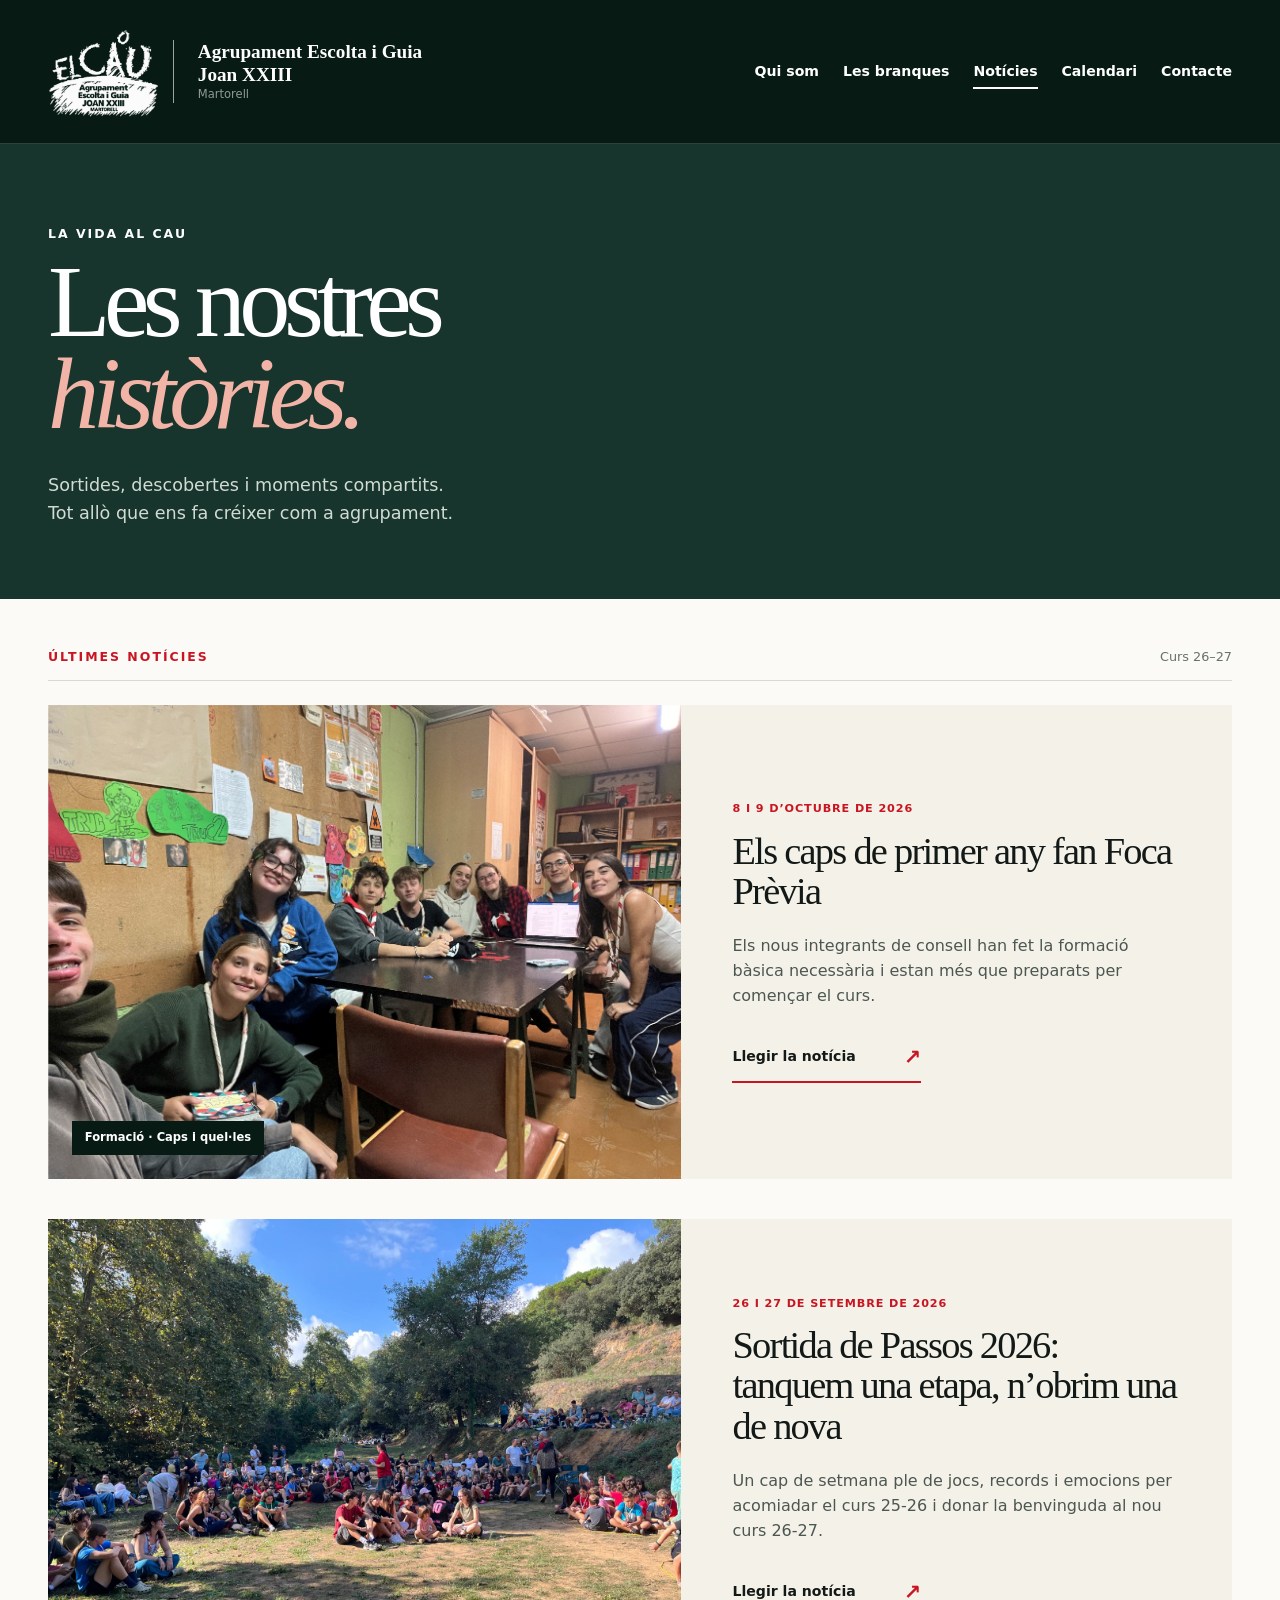
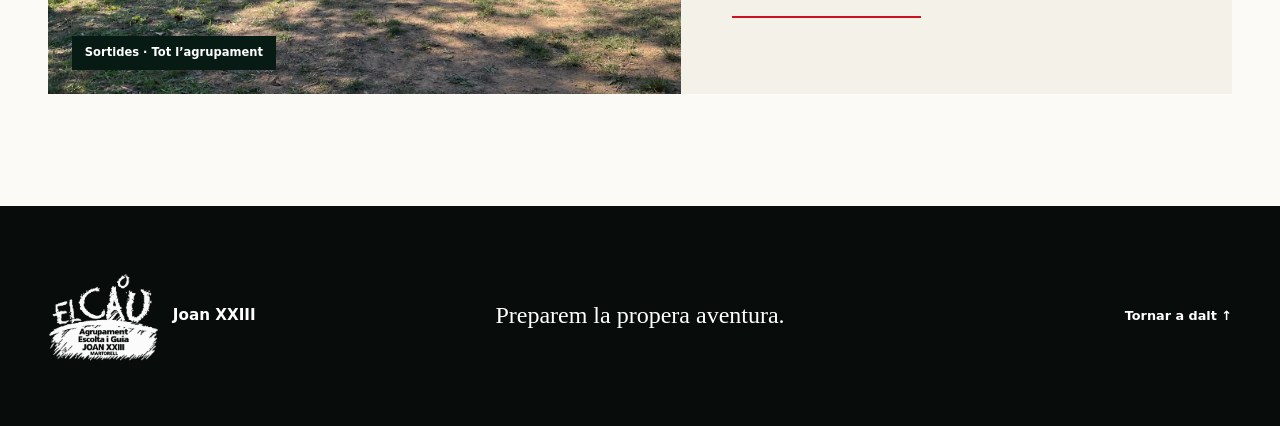
==== commit 5c92bb1e: "Publica la notícia de Foca Prèvia 2026" ====
--- a/noticies.html
+++ b/noticies.html
@@ -11,4 +11,4 @@
 <body class="concept-three news-page"><header class="c3-header branches-header">
     <a class="site-brand c3-brand" href="index.html" aria-label="Inici de l'Agrupament Escolta i Guia Joan XXIII"><img class="official-logo" src="assets/logo-negatiu.png" alt="Logotip del CAU de Martorell" width="1254" height="1254"><span><strong>Agrupament Escolta i Guia Joan XXIII</strong><small>Martorell</small></span></a>
     <nav class="main-nav" aria-label="Navegació principal"><a href="qui-som.html">Qui som</a><a href="branques.html">Les branques</a><a href="noticies.html" aria-current="page">Notícies</a><a href="index.html#agenda">Calendari</a><a href="index.html#contacte">Contacte</a></nav>
-  </header><main id="inici"><section class="news-intro"><p class="eyebrow">La vida al cau</p><h1>Les nostres<br><em>històries.</em></h1><p>Sortides, descobertes i moments compartits.<br>Tot allò que ens fa créixer com a agrupament.</p></section><section class="news-list" aria-label="Notícies de l’agrupament"><div class="news-list-label"><p class="eyebrow red">Últimes notícies</p><span>Curs 26–27</span></div><article class="news-feature-card"><a class="news-feature-photo" href="sortida-de-passos-2026.html" aria-label="Llegir la notícia de la Sortida de Passos 2026"><img src="assets/sortida-passos-2026.jpeg" alt="Cerimònia de Passos 2026 de l’Agrupament Joan XXIII" width="1600" height="1200"><span class="photo-label">Sortides · Tot l’agrupament</span></a><div class="news-feature-copy"><p class="eyebrow red">26 i 27 de setembre de 2026</p><h2><a href="sortida-de-passos-2026.html">Sortida de Passos 2026: tanquem una etapa, n’obrim una de nova</a></h2><p>Un cap de setmana ple de jocs, records i emocions per acomiadar el curs 25-26 i donar la benvinguda al nou curs 26-27.</p><a class="news-read" href="sortida-de-passos-2026.html">Llegir la notícia <span aria-hidden="true">↗</span></a></div></article></section></main><footer class="c3-footer"><div class="site-brand c3-brand"><img class="official-logo" src="assets/logo-negatiu.png" alt="Logotip del CAU de Martorell" width="1254" height="1254"><span><strong>Joan XXIII</strong></span></div><p>Preparem la propera aventura.</p><a href="#">Tornar a dalt ↑</a></footer></body></html>+  </header><main id="inici"><section class="news-intro"><p class="eyebrow">La vida al cau</p><h1>Les nostres<br><em>històries.</em></h1><p>Sortides, descobertes i moments compartits.<br>Tot allò que ens fa créixer com a agrupament.</p></section><section class="news-list" aria-label="Notícies de l’agrupament"><div class="news-list-label"><p class="eyebrow red">Últimes notícies</p><span>Curs 26–27</span></div><article class="news-feature-card"><a class="news-feature-photo" href="foca-previa-2026.html" aria-label="Llegir la notícia de la Foca Prèvia 2026"><img class="foca-photo" src="assets/foca-previa-2026.jpeg" alt="Caps i quel·les durant la formació Foca Prèvia 2026 al local de l’agrupament" width="1297" height="971"><span class="photo-label">Formació · Caps i quel·les</span></a><div class="news-feature-copy"><p class="eyebrow red">8 i 9 d’octubre de 2026</p><h2><a href="foca-previa-2026.html">Els caps de primer any fan Foca Prèvia</a></h2><p>Els nous integrants de consell han fet la formació bàsica necessària i estan més que preparats per començar el curs.</p><a class="news-read" href="foca-previa-2026.html">Llegir la notícia <span aria-hidden="true">↗</span></a></div></article><article class="news-feature-card"><a class="news-feature-photo" href="sortida-de-passos-2026.html" aria-label="Llegir la notícia de la Sortida de Passos 2026"><img src="assets/sortida-passos-2026.jpeg" alt="Cerimònia de Passos 2026 de l’Agrupament Joan XXIII" width="1600" height="1200"><span class="photo-label">Sortides · Tot l’agrupament</span></a><div class="news-feature-copy"><p class="eyebrow red">26 i 27 de setembre de 2026</p><h2><a href="sortida-de-passos-2026.html">Sortida de Passos 2026: tanquem una etapa, n’obrim una de nova</a></h2><p>Un cap de setmana ple de jocs, records i emocions per acomiadar el curs 25-26 i donar la benvinguda al nou curs 26-27.</p><a class="news-read" href="sortida-de-passos-2026.html">Llegir la notícia <span aria-hidden="true">↗</span></a></div></article></section></main><footer class="c3-footer"><div class="site-brand c3-brand"><img class="official-logo" src="assets/logo-negatiu.png" alt="Logotip del CAU de Martorell" width="1254" height="1254"><span><strong>Joan XXIII</strong></span></div><p>Preparem la propera aventura.</p><a href="#">Tornar a dalt ↑</a></footer></body></html>
--- a/styles.css
+++ b/styles.css
@@ -620,3 +620,8 @@
   .c3-header .official-logo { width: 4rem; height: 4rem; }
 }
 .news-page, .news-home { color: var(--ink); }
+
+/* Fotografia original de la Foca Prèvia */
+.foca-photo { transform: rotate(180deg); }
+.news-feature-photo:hover .foca-photo { transform: rotate(180deg) scale(1.025); }
+.news-list .news-feature-card + .news-feature-card { margin-top: 2.5rem; }
